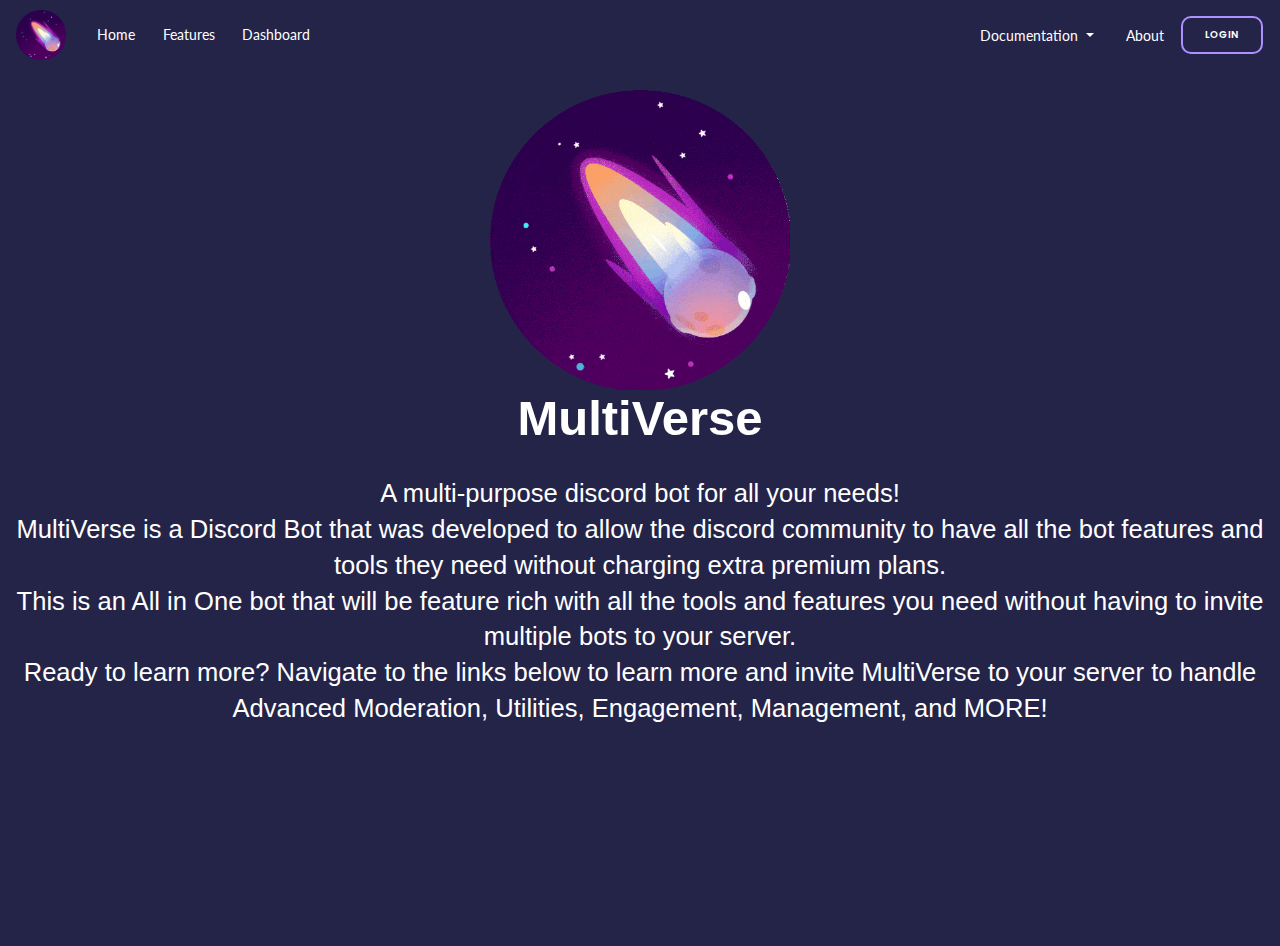
==== src/about.html @ c2bced21 "Initial Commit" ====
<!DOCTYPE html>
<html lang="en">
<head>
    <meta charset="UTF-8">
    <meta name="viewport" content="width=device-width, initial-scale=1, shrink-to-fit=no">
    <link rel="stylesheet" href="css/bootstrap.min.css">
    <link rel="stylesheet" href="css/main.css">
    <link rel="stylesheet" href="css/now-ui-kit.css">
    <link rel="stylesheet" href="css/aboutstyle.css">
    <link href="https://fonts.googleapis.com/css?family=Poppins:300,400,600,700,800,900&display=swap" rel="stylesheet">
    <link href="https://fonts.googleapis.com/css?family=Montserrat:400,600,700,800,900&display=swap" rel="stylesheet">
    <link href="https://fonts.googleapis.com/css?family=Lato:300,400,600,700,800,900&display=swap" rel="stylesheet">
    <title>MultiVerse | Discord Bot</title>
    <link rel="icon" type="image/gif" href="/src/assets/OfficialMeteor.gif">
</head>
<body>
<nav class="navbar navbar-expand-lg bg-transparent">
    <button class="navbar-toggler" type="button" data-toggle="collapse" data-target="#navbarSupportedContent" aria-controls="navbarSupportedContent" aria-expanded="false" aria-label="Toggle navigation">
        <img src="assets/menuIcon.svg" width="20px" height="20px" style="max-width: none !important;">
    </button>
    <img src="assets/OfficialMeteor.gif" width="50" height="50">
    <div class="collapse navbar-collapse" id="navbarSupportedContent" style="margin-left: 20px !important">
        <ul class="navbar-nav mr-auto">
            <li class="nav-item active">
                <a class="nav-link" href="/src/home.html">Home <span class="sr-only">(current)</span></a>
            </li>
            <li class="nav-item">
                <a class="nav-link" href="/src/features.html">Features</a>
            </li>
            <li class="nav-item">
                <a class="nav-link" href="">Dashboard</a>
            </li>
            <!--<li class="nav-item">
                <a class="nav-link" href="#">Premium</a>
            </li>-->
        </ul>
        <div class="nav-item dropdown">
            <a class="nav-link dropdown-toggle" href="#" id="navbarDropdown" role="button" data-toggle="dropdown" aria-haspopup="true" aria-expanded="false">
                Documentation
            </a>
            <div class="dropdown-menu" aria-labelledby="navbarDropdown">
                <a class="dropdown-item" href="#">Commands</a>
                <a class="dropdown-item" href="#">Tutorials</a>
                <div class="dropdown-divider"></div>
                <!--<a class="dropdown-item" href="#">Server settings</a>-->
            </div>
        </div>
        <div class="nav-item">
            <a class="nav-link" href="/src/about.html">About</a>
        </div>
        <button class="btn login-btn btn-outline-accent my-2 my-sm-0" style="font-size: 10px !important;font-family: poppins !important;">LOGIN</button>
    </div>
</nav>

<div>
    <img class="centerprofilelogo" src="/src/assets/OfficialMeteor.gif" alt="Official Logo">
    <h1 class="headinglogoname" style="font-weight: bold; text-rendering: optimizeLegibility; font-family: sans-serif;">MultiVerse</h1> 
    <h3 class="headinglogodescription" style="font-family: sans-serif; text-rendering: optimizeLegibility;">A multi-purpose discord bot for all your needs!<br /> 
        MultiVerse is a Discord Bot that was developed to allow the discord community to have all the bot features and tools they need without charging extra premium plans.<br /> This is an All in One bot that will be feature rich with all the tools and features you need without having to invite multiple bots to your server.<br /> Ready to learn more? Navigate to the links below to learn more and invite MultiVerse to your server to handle Advanced Moderation, Utilities, Engagement, Management, and MORE!</h3>
    </div>
    <br /><br /><br /><br /><br /><br /><br /><br /><br />
---- src/css/main.css ----
body {
    font-family: 'Poppins', sans-serif !important;
    background-color: #242449;
    
    background-repeat: no-repeat;
    background-attachment: fixed;
    background-size: cover;
    /* color: #fff; */
    -webkit-font-smoothing: antialiased;
    -moz-osx-font-smoothing: grayscale;
    text-rendering: optimizeLegibility;
    border-top: 0px #3d0a0a solid !important;
    font-size: 16px;
}

.nav-link {
     font-size: 14px !important;
     background: transparent !important;
     font-family: Lato, sans-serif !important;
     text-transform: capitalize !important;
 }
 .nav-link:hover {
     background: transparent !important;
     color: #AD91FF !important;
     font-weight: bold !important;
 }

 .login-btn {
     border: 2px solid #AD91FF !important;
     font-size: 10px !important;
 }
 .login-btn:hover {
     background: #AD91FF !important;
 }
.navbar {
    box-shadow: none !important
}

.navbar-brand {
    font-size: 25px !important
}

.navbar-toggler-icon {
    color: #fff !important
}

.btn {
    border-radius: 10px !important;
    font-size: 16px !important;
    font-weight: 600 !important;
    text-transform: uppercase !important;
}

.btn-primary {
    background-color: #AD91FF!important
}
.btn-secondary {
    background-color: #2C2F33 !important
}
.heading {
    padding: 160px 50px !important;
    color: #fff !important;
    /* background-image: url("../assets/wavy-purple.svg") !important; */
    
    background-position: left !important;
    background-size: 100% !important;
    background-repeat: no-repeat !important;
    
}

.heading  {
    background-image: url("");
    background-repeat: no-repeat;
    width: auto;
    height: fit-content;
}

.background1 {
    background-repeat: no-repeat;
    
    
    
    
}


.title {
    line-height: 90px !important;
    margin-bottom: -2px !important;
    font-size: 36px !important
}

.subtitle {
    color: rgba(255, 255, 255, 0.685) !important;
    font-size: 16px !important;
    font-family: 'Lato', sans-serif;
}


.features {
    text-align: center !important;
    background: #AD91FF !important;
    padding: 60px 50px !important;
    /*background-image: url("../assets/wavy-dark.svg") !important;*/
    background-position: bottom !important;
    background-size: 200% !important;
    background-repeat: no-repeat !important;
}
.features .title {
    font-size: 40px !important;
    color: #ffffff !important;
    line-height: 70px !important;
}

.features .subtitle {
    font-size: 20px !important;
    color: #a2a8bd;
}

.features .card-body {
    text-align: left !important;
}

.features .card-title {
    margin: 0 0 -3px !important;
}
.cards {
    margin-top: 30px !important;
}

.card {
    border-radius: 5px !important;
    box-shadow: none !important;
}

.card-title {
    font-size: 28px !important;
    font-weight: 600 !important;
    color: #AD91FF !important;
}

.statistics {
    text-align: center !important;
    padding-top: 300px !important;
}

.statistics .card-body{
    padding: 0 !important;
    height: 280 !important;
    width: 332 !important;
    max-height: 280 !important;
    max-width: 332 !important;
}

.statistics .title {
    font-size: 40px !important;
    color: #ffffff !important;
    line-height: 70px !important;
}

.statistics .subtitle {
    font-size: 20px !important;
    color: #a2a8bd;
}

.card.statistic {
    background: transparent !important;
    box-shadow: none !important;
    color: #f7f7f7 !important;
}


.page_end {
    /*background-image: url("../assets/wavy-light.svg") !important;*/
    background-position: bottom !important;
    background-size: 200% !important;
    background-repeat: no-repeat !important;
}
.start {
    padding: 60px 50px !important
}

.start .card {
    background: transparent !important;
    color: #f6f9ff !important;
}

.features .card {
    background: #1D1E28;
    border-radius: 22px !important;
    border: 4px solid #AD91FF;
}
.features .card-text {
color: rgba(255, 255, 255, 0.46) !important
}

.features .card-body {
    padding: 40px 40px 40px 30px !important;
}

.navbar-toggler-icon {
    color: #fff !important
}
.footer {
    
    text-align: center !important;
    padding: 5px 6px !important;
    color: #ecf2ff;
    padding: 30px 30px !important
}



.footer .bot-footer {
    text-align: center !important;
    color: #a2a8bd !important; 
    
}
---- src/css/aboutstyle.css ----
.centerprofilelogo {
    display: block;
    width: auto;
    height: 300px;
    margin-left: auto;
    margin-right: auto;
}
.headinglogoname {
    color: white;
    text-align: center;
    text-transform: capitalize;
   
}
.headinglogodescription {
    color: white;
    text-align: center;
    
}
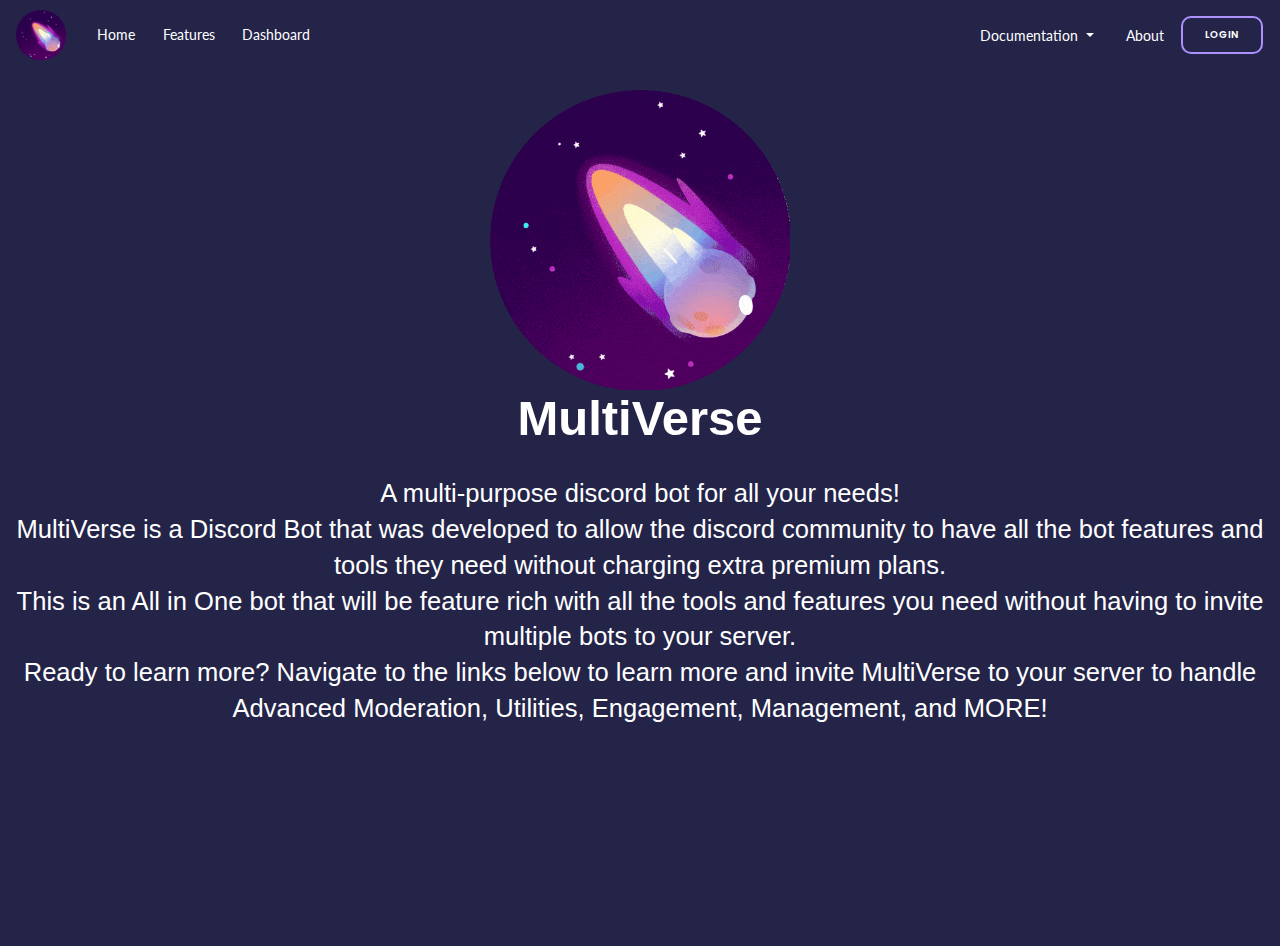
==== commit a3dd20ff: "Updated File Paths" ====
--- a/src/about.html
+++ b/src/about.html
@@ -22,7 +22,7 @@
     <div class="collapse navbar-collapse" id="navbarSupportedContent" style="margin-left: 20px !important">
         <ul class="navbar-nav mr-auto">
             <li class="nav-item active">
-                <a class="nav-link" href="/src/home.html">Home <span class="sr-only">(current)</span></a>
+                <a class="nav-link" href="/src/index.html">Home <span class="sr-only">(current)</span></a>
             </li>
             <li class="nav-item">
                 <a class="nav-link" href="/src/features.html">Features</a>
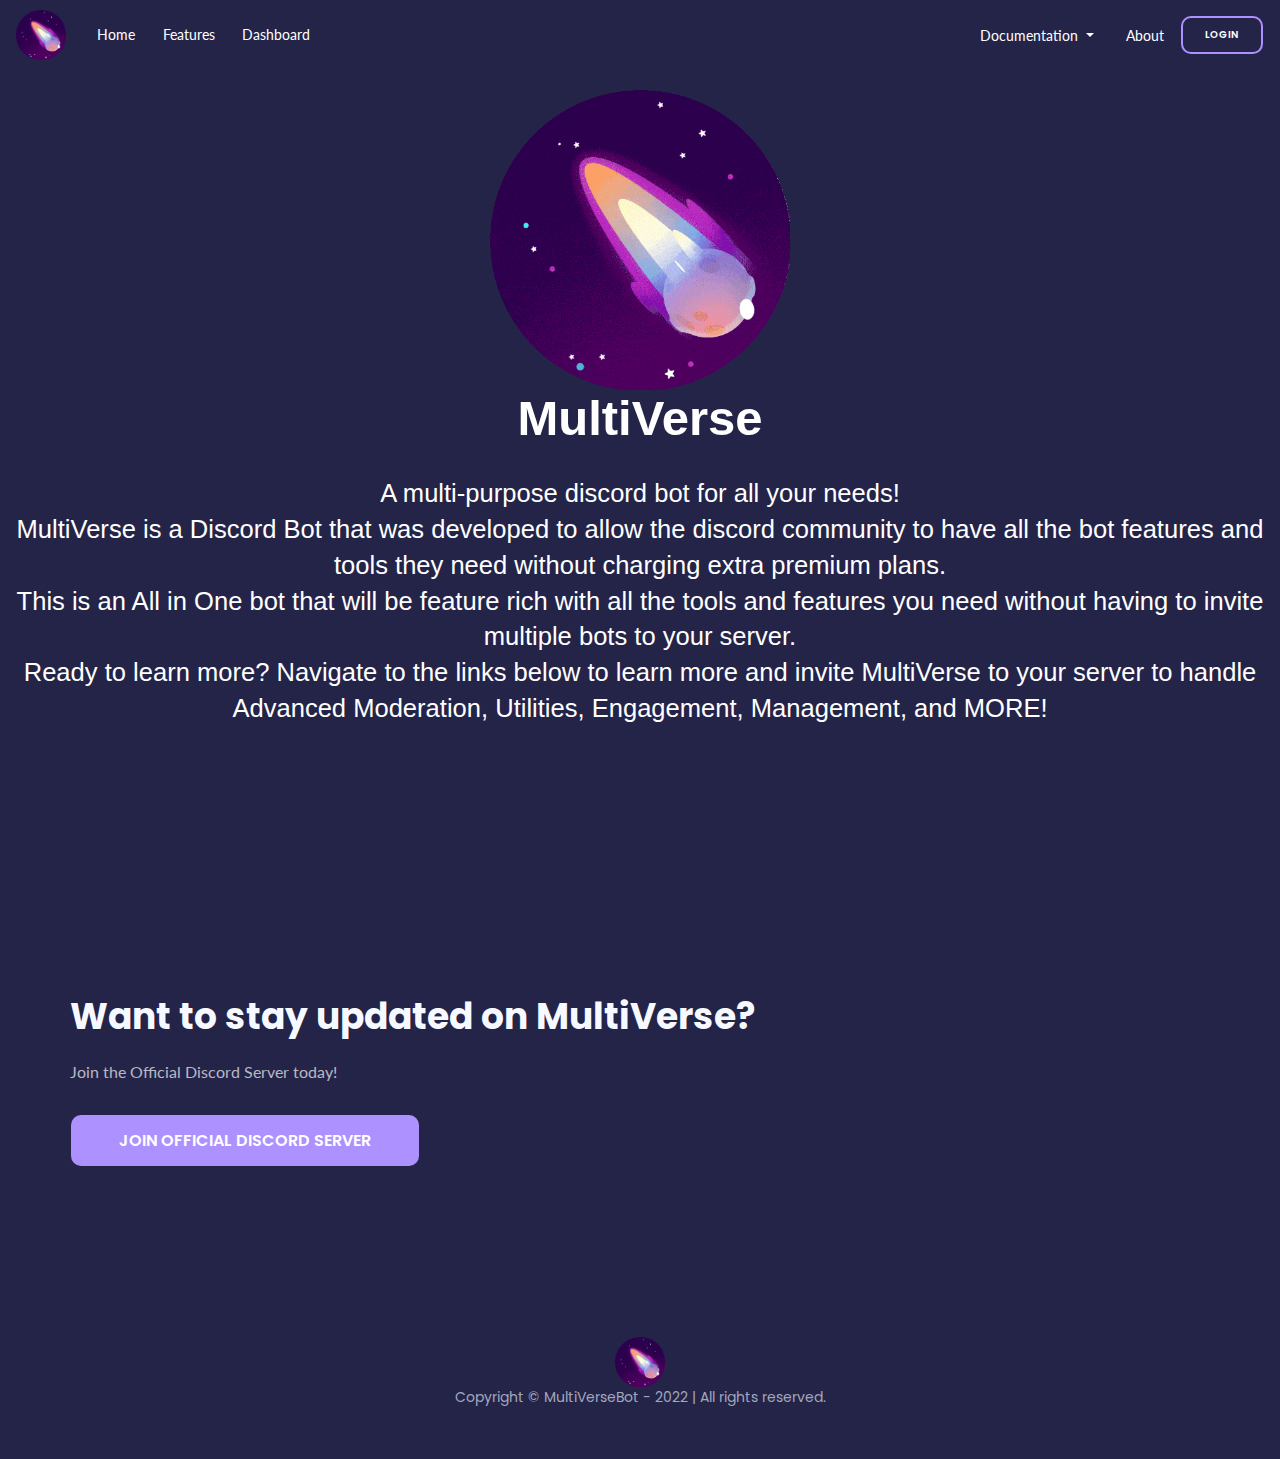
==== commit b08a429d: "Fixed Nav dropdown not displaying on mobile" ====
--- a/src/about.html
+++ b/src/about.html
@@ -3,29 +3,29 @@
 <head>
     <meta charset="UTF-8">
     <meta name="viewport" content="width=device-width, initial-scale=1, shrink-to-fit=no">
-    <link rel="stylesheet" href="css/bootstrap.min.css">
-    <link rel="stylesheet" href="css/main.css">
-    <link rel="stylesheet" href="css/now-ui-kit.css">
-    <link rel="stylesheet" href="css/aboutstyle.css">
+    <link rel="stylesheet" href="../src/css/bootstrap.min.css">
+    <link rel="stylesheet" href="../src/css/main.css">
+    <link rel="stylesheet" href="../src/css/now-ui-kit.css">
+    <link rel="stylesheet" href="../src/css/aboutstyle.css">
     <link href="https://fonts.googleapis.com/css?family=Poppins:300,400,600,700,800,900&display=swap" rel="stylesheet">
     <link href="https://fonts.googleapis.com/css?family=Montserrat:400,600,700,800,900&display=swap" rel="stylesheet">
     <link href="https://fonts.googleapis.com/css?family=Lato:300,400,600,700,800,900&display=swap" rel="stylesheet">
     <title>MultiVerse | Discord Bot</title>
-    <link rel="icon" type="image/gif" href="/src/assets/OfficialMeteor.gif">
+    <link rel="icon" type="image/gif" href="../src/assets/OfficialMeteor.gif">
 </head>
 <body>
 <nav class="navbar navbar-expand-lg bg-transparent">
     <button class="navbar-toggler" type="button" data-toggle="collapse" data-target="#navbarSupportedContent" aria-controls="navbarSupportedContent" aria-expanded="false" aria-label="Toggle navigation">
-        <img src="assets/menuIcon.svg" width="20px" height="20px" style="max-width: none !important;">
+        <img src="../src/assets/menuIcon.svg" width="20px" height="20px" style="max-width: none !important;">
     </button>
-    <img src="assets/OfficialMeteor.gif" width="50" height="50">
+    <img src="../src/assets/OfficialMeteor.gif" width="50" height="50">
     <div class="collapse navbar-collapse" id="navbarSupportedContent" style="margin-left: 20px !important">
         <ul class="navbar-nav mr-auto">
             <li class="nav-item active">
-                <a class="nav-link" href="/src/index.html">Home <span class="sr-only">(current)</span></a>
+                <a class="nav-link" href="../index.html">Home <span class="sr-only">(current)</span></a>
             </li>
             <li class="nav-item">
-                <a class="nav-link" href="/src/features.html">Features</a>
+                <a class="nav-link" href="../src/features.html">Features</a>
             </li>
             <li class="nav-item">
                 <a class="nav-link" href="">Dashboard</a>
@@ -46,16 +46,39 @@
             </div>
         </div>
         <div class="nav-item">
-            <a class="nav-link" href="/src/about.html">About</a>
+            <a class="nav-link" href="../src/about.html">About</a>
         </div>
         <button class="btn login-btn btn-outline-accent my-2 my-sm-0" style="font-size: 10px !important;font-family: poppins !important;">LOGIN</button>
     </div>
 </nav>
 
 <div>
-    <img class="centerprofilelogo" src="/src/assets/OfficialMeteor.gif" alt="Official Logo">
+    <img class="centerprofilelogo" src="../src/assets/OfficialMeteor.gif" alt="Official Logo">
     <h1 class="headinglogoname" style="font-weight: bold; text-rendering: optimizeLegibility; font-family: sans-serif;">MultiVerse</h1> 
     <h3 class="headinglogodescription" style="font-family: sans-serif; text-rendering: optimizeLegibility;">A multi-purpose discord bot for all your needs!<br /> 
         MultiVerse is a Discord Bot that was developed to allow the discord community to have all the bot features and tools they need without charging extra premium plans.<br /> This is an All in One bot that will be feature rich with all the tools and features you need without having to invite multiple bots to your server.<br /> Ready to learn more? Navigate to the links below to learn more and invite MultiVerse to your server to handle Advanced Moderation, Utilities, Engagement, Management, and MORE!</h3>
     </div>
-    <br /><br /><br /><br /><br /><br /><br /><br /><br /> +    <br /><br /><br /><br /><br />
+
+
+    <div class="page_end">
+        <div class="start">
+            <div class="card">
+                <div class="card-body gs-card">
+                    <div class="title">Want to stay updated on MultiVerse?</div>
+                    <div class="subtitle">Join the Official Discord Server today!</div>
+                    <br/>
+                    <a class="btn btn-primary btn-lg" href="https://discord.gg/g6a9Dkzg5C" target="_blank" role="button">Join Official Discord Server</a>
+                </div><br />
+            </div>
+        </div>
+        <div class="footer">
+            <div class="bot-footer">
+                <img src="../src/assets/OfficialMeteor.gif" width="50px"><br/>
+                Copyright © MultiVerseBot - 2022 | All rights reserved.
+            </div><br/>
+        
+    <script src="https://code.jquery.com/jquery-3.3.1.slim.min.js" integrity="sha384-q8i/X+965DzO0rT7abK41JStQIAqVgRVzpbzo5smXKp4YfRvH+8abtTE1Pi6jizo" crossorigin="anonymous"></script>
+    <script src="https://cdnjs.cloudflare.com/ajax/libs/popper.js/1.14.7/umd/popper.min.js" integrity="sha384-UO2eT0CpHqdSJQ6hJty5KVphtPhzWj9WO1clHTMGa3JDZwrnQq4sF86dIHNDz0W1" crossorigin="anonymous"></script>
+    <script src="https://stackpath.bootstrapcdn.com/bootstrap/4.3.1/js/bootstrap.min.js" integrity="sha384-JjSmVgyd0p3pXB1rRibZUAYoIIy6OrQ6VrjIEaFf/nJGzIxFDsf4x0xIM+B07jRM" crossorigin="anonymous"></script>
+    <script src="js/now-ui-kit.min.js"></script>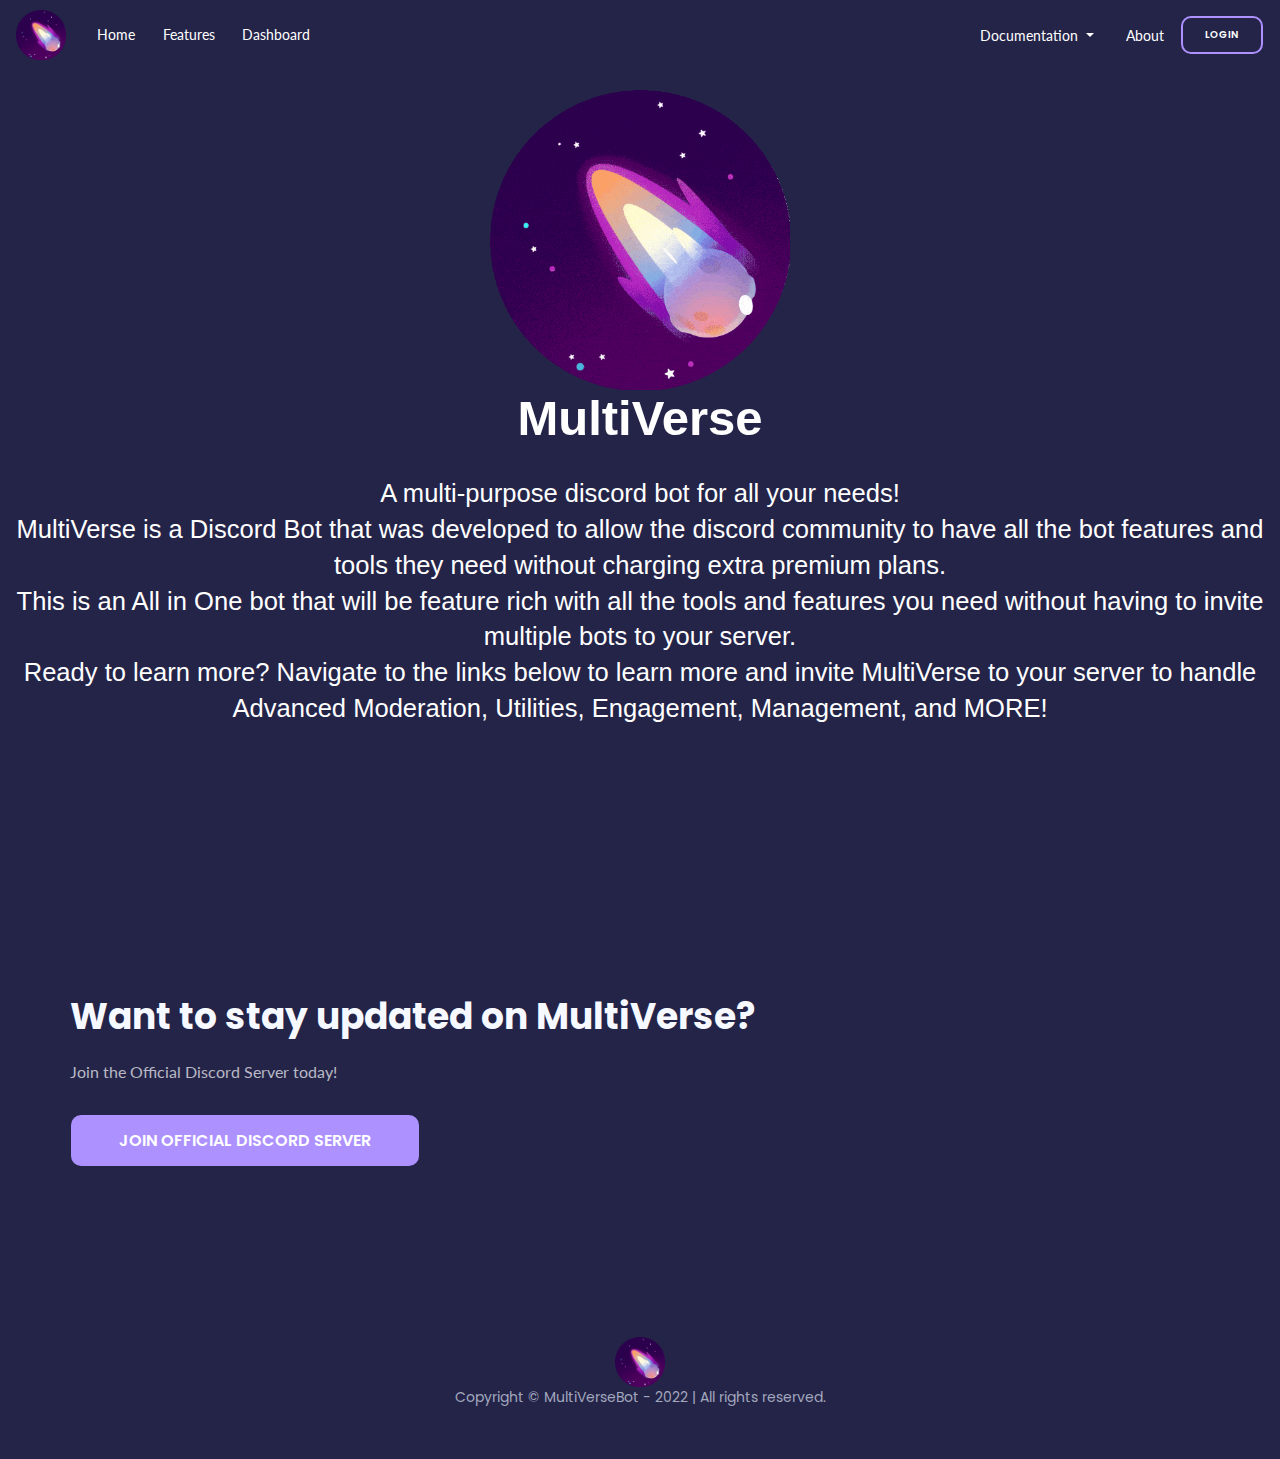
==== commit 04f76c76: "Updated about.html and cleaned up some lines of code" ====
--- a/src/about.html
+++ b/src/about.html
@@ -56,7 +56,8 @@
     <img class="centerprofilelogo" src="../src/assets/OfficialMeteor.gif" alt="Official Logo">
     <h1 class="headinglogoname" style="font-weight: bold; text-rendering: optimizeLegibility; font-family: sans-serif;">MultiVerse</h1> 
     <h3 class="headinglogodescription" style="font-family: sans-serif; text-rendering: optimizeLegibility;">A multi-purpose discord bot for all your needs!<br /> 
-        MultiVerse is a Discord Bot that was developed to allow the discord community to have all the bot features and tools they need without charging extra premium plans.<br /> This is an All in One bot that will be feature rich with all the tools and features you need without having to invite multiple bots to your server.<br /> Ready to learn more? Navigate to the links below to learn more and invite MultiVerse to your server to handle Advanced Moderation, Utilities, Engagement, Management, and MORE!</h3>
+        MultiVerse is a Discord Bot that was developed to allow the discord community to have all the bot features and tools they need without charging extra premium plans.<br /> This is an All in One bot that will be feature rich with all the tools and features you need without having to invite multiple bots to your server.
+        <br /> Ready to learn more? Navigate to the links below to learn more and invite MultiVerse to your server to handle Advanced Moderation, Utilities, Engagement, Management, and MORE!</h3>
     </div>
     <br /><br /><br /><br /><br />
 
--- a/src/css/main.css
+++ b/src/css/main.css
@@ -13,6 +13,8 @@
     font-size: 16px;
 }
 
+
+
 .nav-link {
      font-size: 14px !important;
      background: transparent !important;
@@ -73,6 +75,7 @@
     background-repeat: no-repeat;
     width: auto;
     height: fit-content;
+    
 }
 
 .background1 {
@@ -215,4 +218,34 @@
     text-align: center !important;
     color: #a2a8bd !important; 
     
+}
+
+
+/* Extra small devices (phones, 600px and down) */
+@media only screen and (max-width: 600px) {
+    
+}
+
+/* Small devices (portrait tablets and large phones, 600px and up) */
+@media only screen and (min-width: 600px) {
+    
+}
+
+/* Medium devices (landscape tablets, 768px and up) */
+@media only screen and (min-width: 768px) {
+    
+}
+
+/* Large devices (laptops/desktops, 992px and up) */
+@media only screen and (min-width: 992px) {
+    
+}
+
+/* Extra large devices (large laptops and desktops, 1200px and up) */
+@media only screen and (min-width: 1200px) {
+    
+        
+        
+        
+    
 }